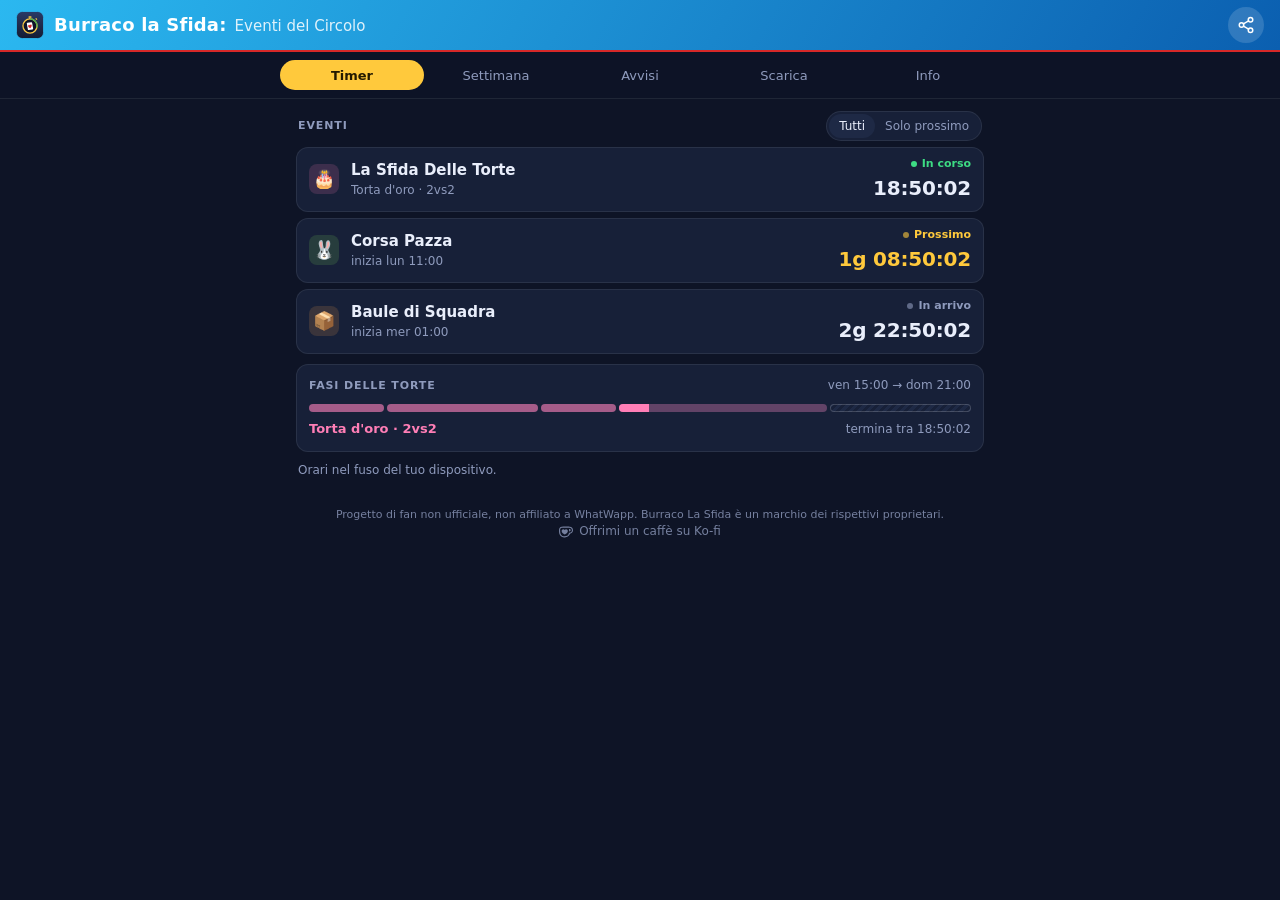
==== web/index.html @ 99ee93b5 "Add BlS Tracker: event timer PWA and Android widget app Weekly event timers for Burraco Online: La S" ====
<!-- Pagina principale della PWA: barra, tab a segmenti, Timer e Settimana; testi da locales/it.json, altre sezioni in partials/. -->
<!doctype html>
<html lang="it">
<head>
  <meta charset="utf-8">
  <meta name="viewport" content="width=device-width, initial-scale=1, viewport-fit=cover">
  <title>Burraco la Sfida: Eventi del Circolo</title>
  <meta name="description" data-i18n-content="app.description">
  <meta name="theme-color" content="#0b5fb0">
  <meta name="apple-mobile-web-app-title" content="BlS Tracker">
  <meta name="application-name" content="BlS Tracker">
  <meta name="apple-mobile-web-app-capable" content="yes">
  <meta name="mobile-web-app-capable" content="yes">
  <meta name="apple-mobile-web-app-status-bar-style" content="black-translucent">
  <link rel="manifest" href="manifest.webmanifest">
  <link rel="icon" href="icons/icon.svg" type="image/svg+xml">
  <link rel="icon" href="icons/icon-32.png" sizes="32x32" type="image/png">
  <link rel="apple-touch-icon" href="icons/apple-touch-icon-180.png">
  <link rel="stylesheet" href="css/base.css">
  <link rel="stylesheet" href="css/shell.css">
  <link rel="stylesheet" href="css/events.css">
  <link rel="stylesheet" href="css/span.css">
  <link rel="stylesheet" href="css/torte.css">
  <link rel="stylesheet" href="css/week.css">
  <link rel="stylesheet" href="css/guide.css">
  <link rel="stylesheet" href="css/icons.css">
  <link rel="stylesheet" href="css/viewer.css">
  <link rel="stylesheet" href="css/shots.css">
  <link rel="stylesheet" href="css/share.css">
  <link rel="stylesheet" href="css/themes.css">
  <script src="js/theme-boot.js"></script>
  <script type="module" src="js/main.js"></script>
</head>
<body>
  <header class="appbar">
    <img src="icons/icon.svg" alt="" width="28" height="28">
    <h1 data-i18n-aria="app.short"><span class="brand" data-i18n="app.brand"></span><span class="brand-sub" data-i18n="app.sub"></span></h1>
    <button type="button" id="share-top" class="appbar-share" data-i18n-aria="share.button"><span class="ico ico-share" aria-hidden="true"></span></button>
  </header>
  <nav class="tabs" data-i18n-aria="nav.label">
    <div class="tabs-seg" role="tablist">
    <button type="button" role="tab" data-tab="timer" data-i18n="nav.timers"></button>
    <button type="button" role="tab" data-tab="settimana" data-i18n="nav.week"></button>
    <button type="button" role="tab" data-tab="avvisi" data-i18n="nav.alerts"></button>
    <button type="button" role="tab" data-tab="scarica" data-i18n="nav.download"></button>
    <button type="button" role="tab" data-tab="info" data-i18n="nav.info"></button>
    </div>
  </nav>
  <main>
    <p id="loading" class="notice" data-i18n="app.loading"></p>
    <section id="timer" class="view" role="tabpanel">
      <div class="sec-head">
        <h2 class="label" data-i18n="status.events"></h2>
        <div class="seg" role="group" data-i18n-aria="view.label">
          <button type="button" data-view="all" data-i18n="view.all"></button>
          <button type="button" data-view="next" data-i18n="view.next"></button>
        </div>
      </div>
      <div id="events" class="events"></div>
      <div class="panel torte" id="torte">
        <div class="torte-head">
          <span class="label" data-i18n="status.torteTitle"></span>
          <span class="torte-days small muted" id="torte-days"></span>
        </div>
        <div class="pbar" id="pbar"></div>
        <div class="torte-foot">
          <span class="torte-phase" id="torte-phase"></span>
          <span class="torte-left" id="torte-left"></span>
        </div>
      </div>
      <p class="foot"><span id="est-note" data-i18n="status.estimatedNote" hidden></span> <span data-i18n="status.footnote"></span></p>
    </section>
    <section id="settimana" class="view" role="tabpanel" hidden>
      <div class="sec-head"><h2 class="label" data-i18n="week.title"></h2></div>
      <div class="panel week">
        <div class="week-head" id="week-head"></div>
        <div id="week-rows" class="week-rows"></div>
      </div>
      <p class="foot" data-i18n="week.intro"></p>
    </section>
    <div id="guide"></div>
    <div id="info-part"></div>
  </main>
  <footer class="footer">
    <p data-i18n="footer.disclaimer"></p>
    <p><a class="footer-kofi" href="https://ko-fi.com/devangel" target="_blank" rel="noopener"><span class="ico ico-kofi" aria-hidden="true"></span><span data-i18n="support.button"></span></a></p>
  </footer>
  <div id="templates" hidden></div>
</body>
</html>
---- web/css/base.css ----
/* Base della PWA secondo docs/design.md: token di colore, tipografia piccola e curata, pulsanti, segmenti. */
:root {
  color-scheme: dark;
  --bg: #0e1426;
  --surface: #172038;
  --surface-2: #1e2945;
  --line: #ffffff14;
  --line-2: #ffffff2e;
  --on-gold: #241a00;
  --error: #ff9b9b;
  --link: #2bb8f0;
  --text: #e9eefb;
  --muted: #8f9bbd;
  --gold: #ffc93c;
  --live: #3ddc84;
  --corsa: #7ed957;
  --baule: #f0a04b;
  --torte: #ff7eb6;
  --red: #d62828;
  --sky-1: #2bb8f0;
  --sky-2: #0b5fb0;
  --r-panel: 12px;
  --r-row: 8px;
  --font: system-ui, -apple-system, "Segoe UI", Roboto, sans-serif;
}
* { box-sizing: border-box; }
body {
  margin: 0;
  background: var(--bg);
  color: var(--text);
  font: 14px/1.45 var(--font);
  -webkit-text-size-adjust: 100%;
  -webkit-tap-highlight-color: transparent;
}
h1, h2, h3, p { margin: 0; }
a { color: var(--link); text-decoration: none; }
a:hover { text-decoration: underline; }
[hidden] { display: none !important; }
.muted { color: var(--muted); }
.small { font-size: 12px; }
.label {
  font-size: 11px;
  font-weight: 600;
  letter-spacing: .08em;
  text-transform: uppercase;
  color: var(--muted);
}
.btn {
  display: inline-flex;
  align-items: center;
  height: 36px;
  padding: 0 16px;
  border: 0;
  border-radius: 999px;
  background: var(--gold);
  color: var(--on-gold);
  font: 600 13px var(--font);
  text-decoration: none;
  cursor: pointer;
}
.btn:hover { filter: brightness(1.06); text-decoration: none; }
.btn-sm { height: 28px; padding: 0 12px; font-size: 12px; }
.btn-ghost { background: transparent; color: var(--text); box-shadow: inset 0 0 0 1px var(--line-2); }
.btn-ghost:hover { background: var(--surface-2); }
.seg {
  display: inline-flex;
  padding: 2px;
  border-radius: 999px;
  background: var(--surface);
  border: 1px solid var(--line);
}
.seg button {
  height: 24px;
  padding: 0 10px;
  border: 0;
  border-radius: 999px;
  background: transparent;
  color: var(--muted);
  font: 500 12px var(--font);
  cursor: pointer;
}
.seg button[aria-pressed="true"] { background: var(--surface-2); color: var(--text); }
:focus-visible { outline: 2px solid var(--gold); outline-offset: 2px; }
---- web/css/shell.css ----
/* Guscio dell'app: barra azzurra 52px con filo rosso, tab a segmenti sticky, sezioni, pannelli, piè di pagina. */
.appbar {
  display: flex;
  align-items: center;
  gap: 10px;
  height: calc(52px + env(safe-area-inset-top));
  padding: env(safe-area-inset-top) 16px 0;
  background: linear-gradient(120deg, var(--sky-1), var(--sky-2));
  border-bottom: 2px solid var(--red);
}
.appbar img { border-radius: 7px; }
.appbar h1 { display: flex; flex-direction: column; min-width: 0; color: #fff; line-height: 1.15; }
.brand { font-size: 16px; font-weight: 700; letter-spacing: .01em; }
.brand-sub { font-size: 12px; font-weight: 500; color: #ffffffd9; }
.tabs {
  position: sticky;
  top: 0;
  z-index: 5;
  padding: 8px 16px;
  background: color-mix(in srgb, var(--bg) 92%, transparent);
  backdrop-filter: blur(8px);
  border-bottom: 1px solid var(--line);
}
.tabs-seg { display: grid; grid-template-columns: repeat(5, minmax(0, 1fr)); max-width: 720px; margin: 0 auto; }
.tabs button {
  min-width: 0;
  height: 30px;
  padding: 0 2px;
  border: 0;
  border-radius: 999px;
  background: transparent;
  color: var(--muted);
  font: 500 12px var(--font);
  white-space: nowrap;
  overflow: hidden;
  text-overflow: ellipsis;
  cursor: pointer;
}
.tabs button:hover { color: var(--text); }
.tabs button[aria-selected="true"] { background: var(--gold); color: var(--on-gold); font-weight: 600; }
main { max-width: 720px; margin: 0 auto; padding: 4px 16px 16px; }
.sec-head {
  display: flex;
  align-items: center;
  justify-content: space-between;
  min-height: 40px;
  padding: 8px 2px 6px;
}
.panel {
  background: var(--surface);
  border: 1px solid var(--line);
  border-radius: var(--r-panel);
}
.pad { padding: 14px; }
.foot { margin: 10px 2px 0; font-size: 12px; color: var(--muted); }
.lead-text { margin: 0 2px 10px; font-size: 13px; color: var(--muted); }
.pad .lead-text { margin: 0 0 12px; }
.notice { padding: 24px 0; text-align: center; color: var(--muted); font-size: 13px; }
.notice.error { color: var(--error); }
.footer {
  max-width: 720px;
  margin: 0 auto;
  padding: 12px 16px calc(16px + env(safe-area-inset-bottom));
  color: var(--muted);
  font-size: 11px;
  text-align: center;
  opacity: .8;
}
@media (min-width: 720px) {
  .appbar { justify-content: center; }
  .appbar h1 { flex-direction: row; align-items: baseline; gap: 8px; }
  .brand { font-size: 18px; }
  .brand-sub { font-size: 15px; }
  .brand::after { content: ":"; }
  .tabs button { font-size: 13px; }
}
.tabs button:focus-visible { outline: none; box-shadow: inset 0 0 0 1.5px var(--gold); }
.tabs button[aria-selected="true"]:focus-visible { box-shadow: none; }
---- web/css/events.css ----
/* Righe evento compatte (~64px) espandibili: un colore per evento, punto "live", countdown a destra. */
.ev--corsa { --ev: var(--corsa); }
.ev--baule { --ev: var(--baule); }
.ev--torte { --ev: var(--torte); }
.events { display: grid; gap: 6px; }
.ev {
  background: var(--surface);
  border: 1px solid var(--line);
  border-radius: var(--r-panel);
}
.ev[open] { background: var(--surface-2); }
.ev-row {
  display: grid;
  grid-template-columns: 30px 1fr auto;
  align-items: center;
  gap: 12px;
  min-height: 62px;
  padding: 8px 12px;
  list-style: none;
  cursor: pointer;
}
.ev-row::-webkit-details-marker { display: none; }
.ev-icon {
  display: grid;
  place-items: center;
  width: 30px;
  height: 30px;
  border-radius: 8px;
  background: color-mix(in srgb, var(--ev) 16%, transparent);
  font-size: 18px;
  line-height: 1;
}
.ev-main { display: grid; min-width: 0; }
.ev-name { font-size: 15px; font-weight: 600; white-space: nowrap; overflow: hidden; text-overflow: ellipsis; }
.ev-sub { font-size: 12px; color: var(--muted); white-space: nowrap; overflow: hidden; text-overflow: ellipsis; }
.ev-side { display: grid; justify-items: end; gap: 2px; }
.ev-count { font-size: 18px; font-weight: 700; font-variant-numeric: tabular-nums; letter-spacing: -.01em; }
.state { display: inline-flex; align-items: center; gap: 5px; font-size: 11px; font-weight: 600; color: var(--muted); }
.state .dot { width: 6px; height: 6px; border-radius: 50%; background: currentColor; opacity: .6; }
.is-next .state { color: var(--gold-text, var(--gold)); }
.is-next .ev-count { color: var(--gold-text, var(--gold)); }
.is-active .state { color: var(--live); }
.is-active .state .dot { opacity: 1; animation: live 1.6s ease-in-out infinite; }
@keyframes live { 50% { box-shadow: 0 0 0 4px color-mix(in srgb, var(--live) 25%, transparent); } }
@media (prefers-reduced-motion: reduce) { .is-active .state .dot { animation: none; } }
.ev-detail { margin: 0 12px; padding: 10px 0 12px; border-top: 1px solid var(--line); font-size: 12px; }
.ev summary:focus-visible { outline-offset: -2px; border-radius: inherit; }
@media (min-width: 720px) {
  .ev-count { font-size: 20px; }
}
---- web/css/span.css ----
/* Mini timeline inizio → fine nel dettaglio evento: date ai lati, linea nel colore dell'evento con avanzamento e "adesso". */
.ev-span {
  display: grid;
  grid-template-columns: 1fr 1fr;
  row-gap: 6px;
  margin: 0;
}
.ev-span p { margin: 0; display: flex; flex-direction: column; gap: 1px; }
.ev-span p span { color: var(--muted); font-size: 11px; }
.ev-span p b { font-size: 13px; font-weight: 600; }
.ev-end-r { text-align: right; align-items: flex-end; }
.ev-track {
  --p: 0;
  position: relative;
  grid-column: 1 / -1;
  height: 4px;
  border-radius: 999px;
  background: color-mix(in srgb, var(--ev) 22%, transparent);
}
.ev-fill {
  position: absolute;
  inset: 0 auto 0 0;
  width: calc(var(--p) * 100%);
  border-radius: inherit;
  background: var(--ev);
}
.ev-now {
  position: absolute;
  top: 50%;
  left: calc(var(--p) * 100%);
  width: 10px;
  height: 10px;
  border-radius: 50%;
  background: var(--ev);
  box-shadow: 0 0 0 2px var(--surface);
  transform: translate(-50%, -50%);
  display: none;
}
.is-active .ev-now { display: block; }
.ev-track::before, .ev-track::after {
  content: "";
  position: absolute;
  top: 50%;
  width: 2px;
  height: 10px;
  border-radius: 1px;
  background: var(--ev);
  transform: translateY(-50%);
}
.ev-track::before { left: 0; }
.ev-track::after { right: 0; opacity: .5; }
.ev-span + .phases { margin-top: 12px; }
---- web/css/torte.css ----
/* Barra delle Torte (fasi + riepilogo tratteggiato) con avanzamento, ed elenco fasi con fascia oraria nel dettaglio della riga. */
.torte { margin-top: 10px; padding: 12px; }
.torte-head, .torte-foot { display: flex; align-items: baseline; justify-content: space-between; gap: 8px; }
.pbar { display: flex; gap: 3px; height: 8px; margin: 10px 0 8px; }
.pseg {
  position: relative;
  flex: 1 1 0;
  overflow: hidden;
  border-radius: 4px;
  background: color-mix(in srgb, var(--torte) 18%, var(--surface-2));
}
.pseg.is-done { background: color-mix(in srgb, var(--torte) 60%, var(--surface-2)); }
.pseg.is-current { background: color-mix(in srgb, var(--torte) 30%, var(--surface-2)); }
.pseg-fill {
  position: absolute;
  inset: 0 auto 0 0;
  width: calc(var(--p, 0) * 100%);
  background: var(--torte);
}
.torte-phase { font-size: 13px; font-weight: 600; }
.torte.is-active .torte-phase { color: var(--torte); }
.torte-left { font-size: 12px; color: var(--muted); font-variant-numeric: tabular-nums; white-space: nowrap; }
.phases { list-style: none; margin: 10px 0 0; padding: 0; display: grid; gap: 2px; }
.phase {
  display: grid;
  grid-template-columns: 8px 1fr auto;
  align-items: center;
  gap: 8px;
  padding: 5px 8px;
  border-radius: var(--r-row);
  font-size: 12px;
}
.phase-dot { width: 6px; height: 6px; border-radius: 50%; box-shadow: inset 0 0 0 1px var(--muted); }
.phase-main { display: flex; flex-wrap: wrap; align-items: center; gap: 2px 6px; min-width: 0; }
.phase-time { color: var(--muted); text-align: right; white-space: nowrap; font-variant-numeric: tabular-nums; }
.mode {
  padding: 1px 6px;
  border-radius: 999px;
  background: var(--bg);
  color: var(--muted);
  font-size: 11px;
}
.phase.is-done { opacity: .45; }
.phase.is-done .phase-dot { background: var(--muted); }
.phase.is-current { background: color-mix(in srgb, var(--torte) 14%, transparent); }
.phase.is-current .phase-dot { background: var(--torte); box-shadow: none; }
.phase.is-current .phase-name { color: var(--torte); font-weight: 600; }
.phase--recap .phase-name { color: var(--muted); }
.phase--recap .mode { background: transparent; padding: 0; font-style: italic; }
.phase--recap.is-current { background: color-mix(in srgb, var(--muted) 16%, transparent); }
.phase--recap.is-current .phase-name { color: var(--muted); }
.phase--recap.is-current .phase-dot { background: var(--muted); }
.pseg--recap {
  background: repeating-linear-gradient(135deg, var(--surface-2) 0 3px, transparent 3px 6px);
  box-shadow: inset 0 0 0 1px var(--line-2);
}
.pseg--recap.is-current { background: color-mix(in srgb, var(--muted) 25%, var(--surface-2)); }
.pseg--recap .pseg-fill { background: var(--muted); }
.no-recap-bar .pseg--recap { display: none; }
.torte.is-recap .torte-phase { color: var(--muted); }
---- web/css/week.css ----
/* Settimana: griglia compatta a 7 colonne, barre sottili 8px nel colore dell'evento, linea "adesso". */
.week { padding: 12px; }
.week-head { display: grid; grid-template-columns: repeat(7, 1fr); margin-bottom: 6px; }
.week-day { font-size: 11px; color: var(--muted); text-align: center; }
.week-row + .week-row { margin-top: 12px; }
.week-label { display: flex; justify-content: space-between; gap: 8px; margin-bottom: 5px; font-size: 12px; }
.week-label span:first-child { font-weight: 600; }
.week-track {
  position: relative;
  height: 8px;
  border-radius: 4px;
  background-color: var(--bg);
  background-image: repeating-linear-gradient(90deg, transparent 0 calc(100% / 7 - 1px), var(--line) calc(100% / 7 - 1px) calc(100% / 7));
}
.week-seg {
  position: absolute;
  top: 0;
  bottom: 0;
  left: calc(var(--from) * 100%);
  width: calc(var(--len) * 100%);
  border-radius: 4px;
}
.week-seg--ev { background: var(--ev); }
.week-seg--phase { box-shadow: inset -2px 0 0 var(--bg); }
.week-now {
  position: absolute;
  z-index: 1;
  top: -3px;
  bottom: -3px;
  left: calc(var(--now, 0) * 100%);
  width: 2px;
  border-radius: 1px;
  background: var(--text);
}
---- web/css/guide.css ----
/* Sezioni Avvisi, Scarica e Info: righe con interruttore, calendari, download APK, elenchi (galleria in shots.css). */
.list > * + *, .list > div > * + * { border-top: 1px solid var(--line); }
.switch-row, .cal {
  display: flex;
  align-items: center;
  justify-content: space-between;
  gap: 12px;
  min-height: 48px;
  padding: 8px 14px;
  font-size: 14px;
}
.switch {
  appearance: none;
  position: relative;
  flex: none;
  width: 36px;
  height: 20px;
  margin: 0;
  border-radius: 999px;
  background: var(--surface-2);
  box-shadow: inset 0 0 0 1px var(--line-2);
  cursor: pointer;
  transition: background .15s;
}
.switch::after {
  content: "";
  position: absolute;
  top: 3px;
  left: 3px;
  width: 14px;
  height: 14px;
  border-radius: 50%;
  background: var(--muted);
  transition: transform .15s;
}
.switch:checked { background: var(--gold); box-shadow: none; }
.switch:checked::after { transform: translateX(16px); background: var(--on-gold); }
.select {
  height: 30px;
  padding: 0 8px;
  border: 1px solid var(--line-2);
  border-radius: var(--r-row);
  background: var(--bg);
  color: var(--text);
  font: 13px var(--font);
}
.cal-list { margin: 0; padding: 0; list-style: none; }
.cal-name { font-size: 13px; font-weight: 600; }
.cal { display: flex; align-items: center; justify-content: space-between; gap: 8px; }
.cal-sub { margin-top: 8px; }
.cal-sub summary { cursor: pointer; padding: 4px 0; }
.cal-sub-actions { display: flex; flex-wrap: wrap; gap: 6px; }
.download { display: flex; flex-wrap: wrap; align-items: center; gap: 8px 12px; margin-bottom: 12px; }
.pad h3.label { margin: 16px 0 6px; }
.bullets { margin: 0; padding-left: 18px; font-size: 13px; color: var(--text); }
.bullets li + li { margin-top: 4px; }
.bullets li::marker { color: var(--muted); }
.links { display: flex; flex-wrap: wrap; gap: 6px; }
.pad .small + .small { margin-top: 6px; }
.switch-row > span:first-child { flex: 1; min-width: 0; }
.switch-row .btn, .switch-row .select { flex: none; white-space: nowrap; }
.links { flex-direction: column; }
.links .btn { justify-content: flex-start; width: 100%; height: 40px; border-radius: var(--r-row); }
@media (min-width: 560px) {
  .links { flex-direction: row; }
  .links .btn { flex: 1; justify-content: center; }
}
---- web/css/icons.css ----
/* Icone monocromatiche (SVG come maschera): pulsanti, Ko-fi e icone degli eventi (emoji o SVG). */
.ico {
  flex: none;
  width: 16px;
  height: 16px;
  margin-right: 6px;
  background: currentColor;
  -webkit-mask: var(--ico) center / contain no-repeat;
  mask: var(--ico) center / contain no-repeat;
}
.ico-android { --ico: url("../img/icons/android.svg"); }
.ico-play { --ico: url("../img/icons/googleplay.svg"); }
.ico-appstore { --ico: url("../img/icons/appstore.svg"); }
.ico-globe { --ico: url("../img/icons/globe.svg"); }
.ico-left { --ico: url("../img/icons/chevron-left.svg"); }
.ico-right { --ico: url("../img/icons/chevron-right.svg"); }
.ico-x { --ico: url("../img/icons/x.svg"); }
.ico-kofi { --ico: url("../img/icons/kofi.svg"); }
.support { display: flex; flex-direction: column; align-items: center; gap: 10px; text-align: center; }
.btn-kofi { background: #ff5e5b; color: #fff; }
.footer-kofi { display: inline-flex; align-items: center; color: var(--muted); font-size: 12px; }
.footer-kofi:hover { color: #ff5e5b; }
.footer-kofi .ico { width: 14px; height: 14px; }
/* Icone evento: emoji oppure SVG Lucide monocromatico nel colore dell'evento ([data-icons="svg"] su <html>). */
.evi { position: relative; display: inline-block; line-height: 1; }
.evi--corsa { --ev: var(--corsa); --evico: url("../img/icons/ev-rabbit.svg"); }
.evi--baule { --ev: var(--baule); --evico: url("../img/icons/ev-package.svg"); }
.evi--torte { --ev: var(--torte); --evico: url("../img/icons/ev-cake.svg"); }
[data-icons="svg"] .evi-e { visibility: hidden; }
[data-icons="svg"] .evi::before {
  content: "";
  position: absolute;
  inset: -.1em 0;
  background: var(--ev);
  -webkit-mask: var(--evico) center / contain no-repeat;
  mask: var(--evico) center / contain no-repeat;
}
.ico-share { --ico: url("../img/icons/share-2.svg"); }
.ico-wa { --ico: url("../img/icons/whatsapp.svg"); }
.ico-tg { --ico: url("../img/icons/telegram.svg"); }
.ico-ig { --ico: url("../img/icons/instagram.svg"); }
.ico-mail { --ico: url("../img/icons/mail.svg"); }
.ico-link { --ico: url("../img/icons/link.svg"); }
---- web/css/viewer.css ----
/* Miniature cliccabili e visualizzatore a schermo intero (<dialog>) delle anteprime widget. */
.shot-btn {
  display: block;
  width: 100%;
  padding: 0;
  border: 0;
  background: none;
  cursor: zoom-in;
  border-radius: var(--r-row);
}
.shot-btn:focus-visible { outline: 2px solid var(--gold); outline-offset: 2px; }
.viewer {
  width: min(100vw - 24px, 720px);
  max-height: calc(100dvh - 24px);
  padding: 12px;
  border: 1px solid var(--line);
  border-radius: 12px;
  background: var(--surface);
  color: var(--text);
  overflow: hidden;
  touch-action: pan-y;
}
.viewer::backdrop { background: #05080fd9; }
.viewer[open] { display: flex; flex-direction: column; gap: 10px; }
.viewer img {
  display: block;
  width: 100%;
  max-height: calc(100dvh - 120px);
  object-fit: contain;
  border-radius: var(--r-row);
  user-select: none;
  -webkit-user-drag: none;
}
.viewer-bar { display: flex; align-items: center; gap: 8px; }
.viewer-cap { flex: 1; margin: 0; font-size: 13px; text-align: center; }
.viewer-close { align-self: flex-end; }
.icon-btn {
  display: inline-grid;
  place-items: center;
  width: 36px;
  height: 36px;
  padding: 0;
  border: 1px solid var(--line);
  border-radius: 999px;
  background: var(--surface-2);
  color: var(--text);
  cursor: pointer;
}
.icon-btn .ico { margin: 0; width: 18px; height: 18px; }
.icon-btn[hidden] { visibility: hidden; display: inline-grid; }
.icon-btn:focus-visible { outline: 2px solid var(--gold); outline-offset: 2px; }
---- web/css/shots.css ----
/* Galleria anteprime della tab Scarica: riquadri tutti uguali 16:10, didascalia breve su una riga, 2-4 colonne. */
.shots { display: grid; grid-template-columns: repeat(2, minmax(0, 1fr)); gap: 10px; }
.shot { margin: 0; min-width: 0; }
.shot img {
  display: block;
  width: 100%;
  aspect-ratio: 16 / 10;
  padding: 4px;
  object-fit: contain;
  border: 1px solid var(--line);
  border-radius: var(--r-row);
  background: var(--surface);
}
.shot--top img { padding: 0; object-fit: cover; object-position: top; }
.shot figcaption {
  margin-top: 4px;
  overflow: hidden;
  color: var(--muted);
  font-size: 11px;
  text-align: center;
  white-space: nowrap;
  text-overflow: ellipsis;
}
@media (min-width: 560px) { .shots { grid-template-columns: repeat(3, minmax(0, 1fr)); } }
@media (min-width: 760px) { .shots { grid-template-columns: repeat(4, minmax(0, 1fr)); } }
---- web/css/share.css ----
/* Sezione "Condividi" (pulsanti social, QR del sito) e icona di condivisione nella barra in alto. */
.share { display: flex; flex-direction: column; align-items: center; gap: 10px; text-align: center; }
.share-grid { display: grid; grid-template-columns: repeat(2, minmax(0, 1fr)); gap: 6px; width: 100%; }
.share-grid .btn { justify-content: center; height: 36px; border-radius: var(--r-row); }
.share-grid .btn:last-child { grid-column: 1 / -1; }
@media (min-width: 560px) {
  .share-grid { grid-template-columns: repeat(5, minmax(0, 1fr)); }
  .share-grid .btn:last-child { grid-column: auto; }
}
.share-qr { margin: 4px 0 0; }
.share-qr img { display: block; margin: 0 auto 4px; border-radius: 8px; background: #fff; padding: 6px; }
.appbar-share {
  margin-left: auto;
  display: inline-grid;
  place-items: center;
  width: 36px;
  height: 36px;
  padding: 0;
  border: 0;
  border-radius: 999px;
  background: #ffffff26;
  color: #fff;
  cursor: pointer;
}
.appbar-share .ico { margin: 0; width: 18px; height: 18px; }
---- web/css/themes.css ----
/* Temi Chiaro e Sistema (docs/design.md, "Temi e icone"): cambiano solo i colori; Gioco (scuro) è in base.css. */
:root[data-theme="light"] {
  color-scheme: light;
  --bg: #f6f7fb;
  --surface: #ffffff;
  --surface-2: #eceff6;
  --line: #1a213317;
  --line-2: #1a21332e;
  --text: #1a2133;
  --muted: #5b6580;
  --gold: #b7791f;
  --gold-text: #8a5a00;
  --live: #1e9e5a;
  --corsa: #3f9a1f;
  --baule: #c26a12;
  --torte: #d63d84;
  --error: #c62828;
  --link: #0b6fb8;
}
:root[data-theme="system"] { color-scheme: dark light; }
@media (prefers-color-scheme: light) {
  :root[data-theme="system"] {
    color-scheme: light;
    --bg: #f6f7fb;
    --surface: #ffffff;
    --surface-2: #eceff6;
    --line: #1a213317;
    --line-2: #1a21332e;
    --text: #1a2133;
    --muted: #5b6580;
    --gold: #b7791f;
    --gold-text: #8a5a00;
    --live: #1e9e5a;
    --corsa: #3f9a1f;
    --baule: #c26a12;
    --torte: #d63d84;
    --error: #c62828;
    --link: #0b6fb8;
  }
}
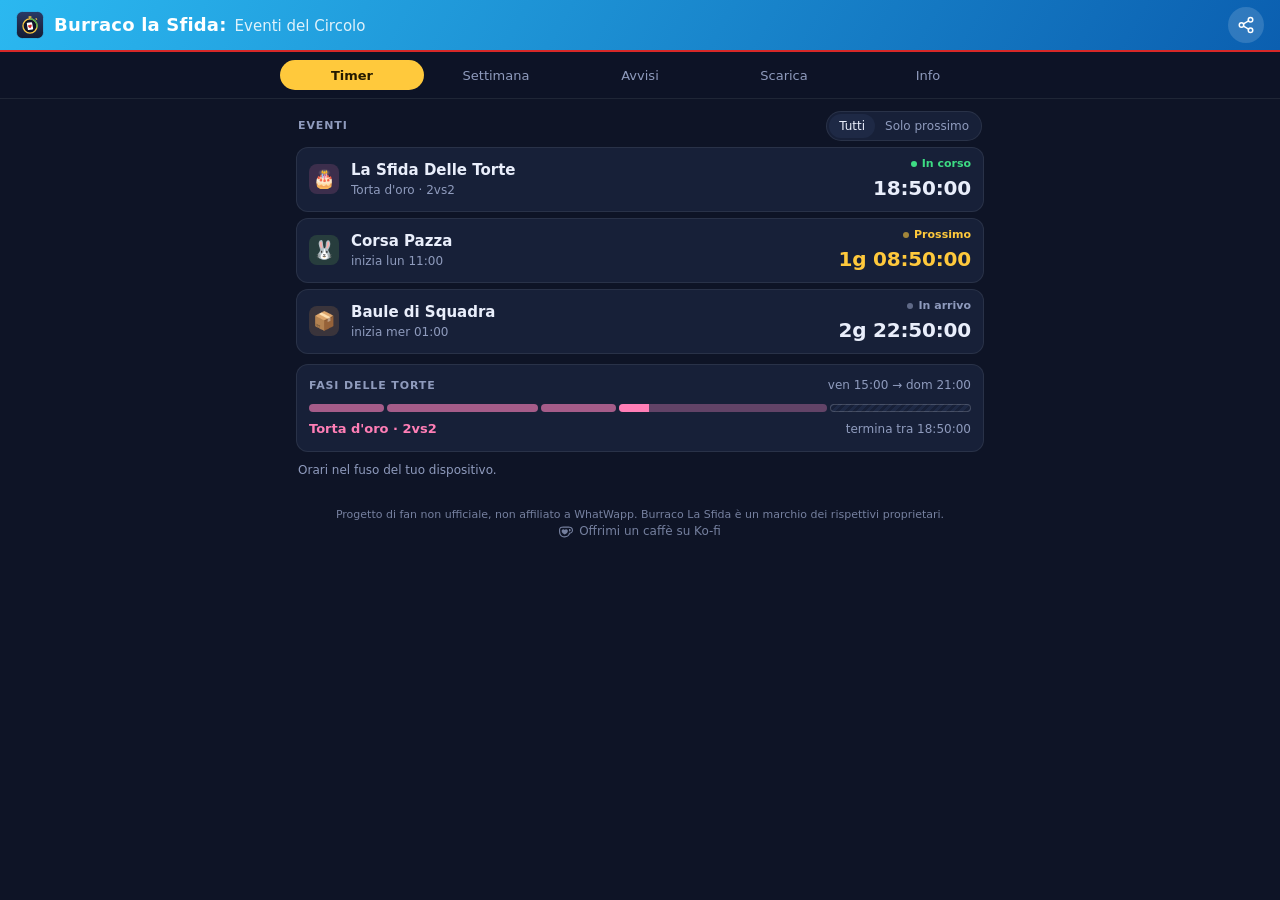
==== commit b31b8c27: "Fix APK release workflow and add static social preview metadata Drop android-actions/setup-android (" ====
--- a/web/index.html
+++ b/web/index.html
@@ -5,7 +5,13 @@
   <meta charset="utf-8">
   <meta name="viewport" content="width=device-width, initial-scale=1, viewport-fit=cover">
   <title>Burraco la Sfida: Eventi del Circolo</title>
-  <meta name="description" data-i18n-content="app.description">
+  <meta name="description" content="Timer degli eventi settimanali di Burraco Online: La Sfida (Corsa Pazza, Baule di Squadra, Sfida delle Torte), calendari e widget Android. Progetto di fan non ufficiale." data-i18n-content="app.description">
+  <link rel="canonical" href="https://alessio-galbo.github.io/Burraco-la-Sfida/">
+  <meta property="og:type" content="website"><meta property="og:site_name" content="BlS Tracker"><meta property="og:locale" content="it_IT">
+  <meta property="og:url" content="https://alessio-galbo.github.io/Burraco-la-Sfida/"><meta property="og:title" content="Burraco la Sfida: Eventi del Circolo">
+  <meta property="og:description" content="Timer degli eventi settimanali di Burraco Online: La Sfida (Corsa Pazza, Baule di Squadra, Sfida delle Torte), calendari e widget Android. Progetto di fan non ufficiale.">
+  <meta property="og:image" content="https://alessio-galbo.github.io/Burraco-la-Sfida/icons/icon-512.png"><meta property="og:image:width" content="512"><meta property="og:image:height" content="512"><meta property="og:image:alt" content="Icona di BlS Tracker: cronometro con una carta">
+  <meta name="twitter:card" content="summary"><meta name="twitter:title" content="Burraco la Sfida: Eventi del Circolo"><meta name="twitter:description" content="Timer degli eventi settimanali di Burraco Online: La Sfida (Corsa Pazza, Baule di Squadra, Sfida delle Torte), calendari e widget Android. Progetto di fan non ufficiale."><meta name="twitter:image" content="https://alessio-galbo.github.io/Burraco-la-Sfida/icons/icon-512.png">
   <meta name="theme-color" content="#0b5fb0">
   <meta name="apple-mobile-web-app-title" content="BlS Tracker">
   <meta name="application-name" content="BlS Tracker">
--- a/web/css/week.css
+++ b/web/css/week.css
@@ -32,3 +32,8 @@
   border-radius: 1px;
   background: var(--text);
 }
+.week-seg--recap {
+  background: repeating-linear-gradient(135deg, var(--muted) 0 3px, transparent 3px 6px);
+  opacity: .7;
+}
+.no-recap-bar .week-seg--recap { display: none; }
